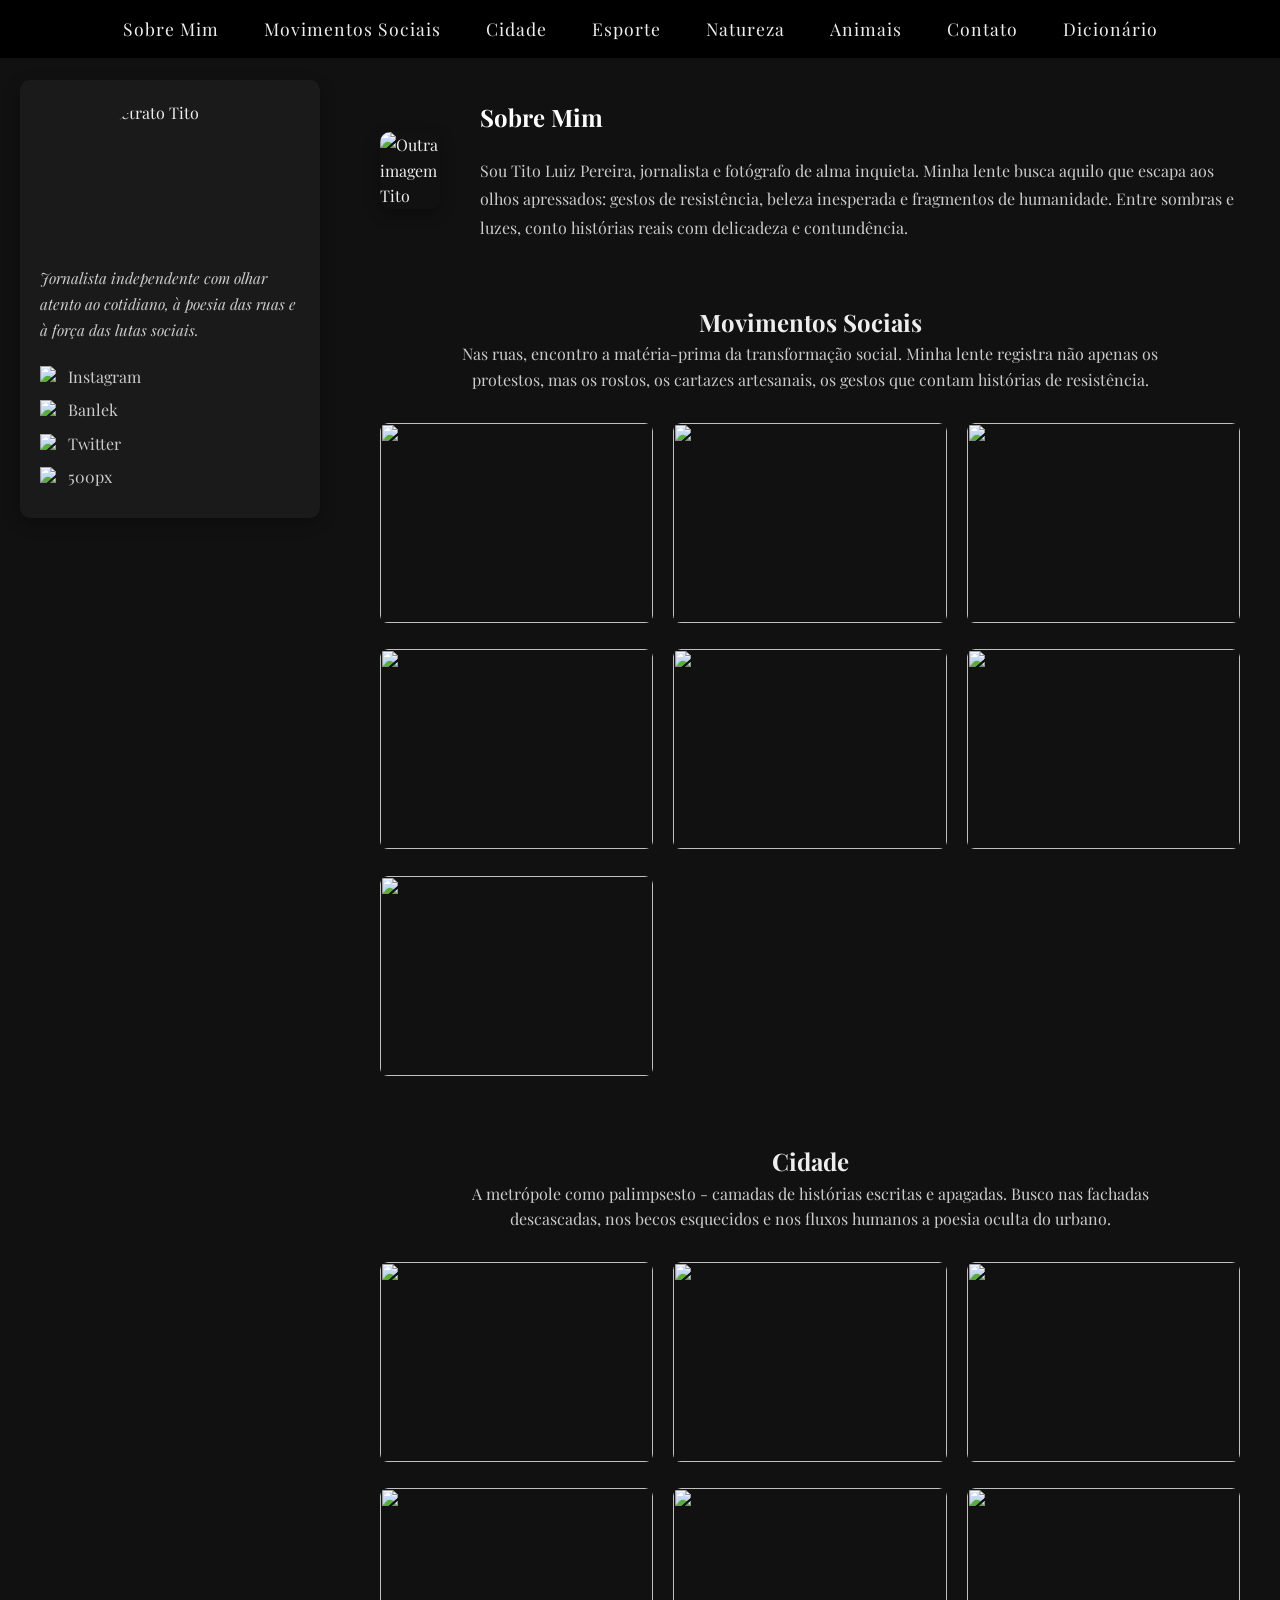
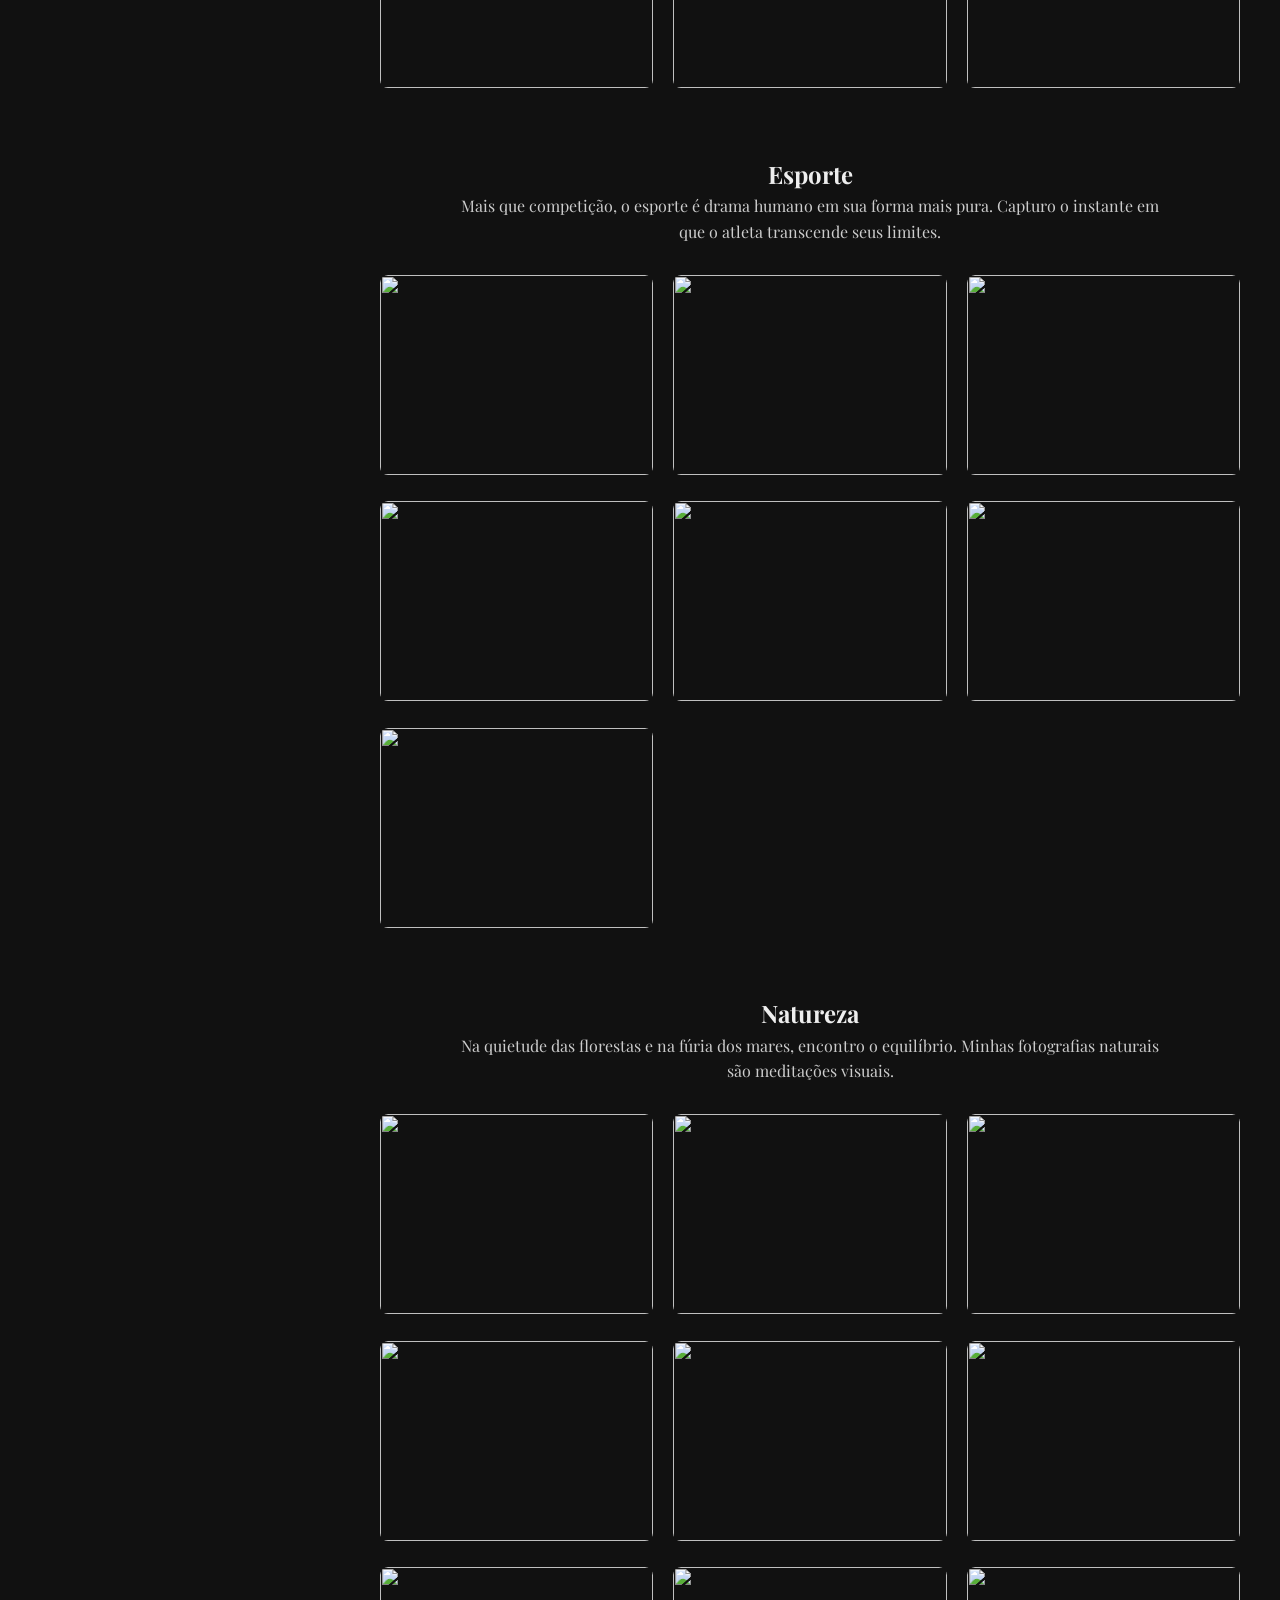
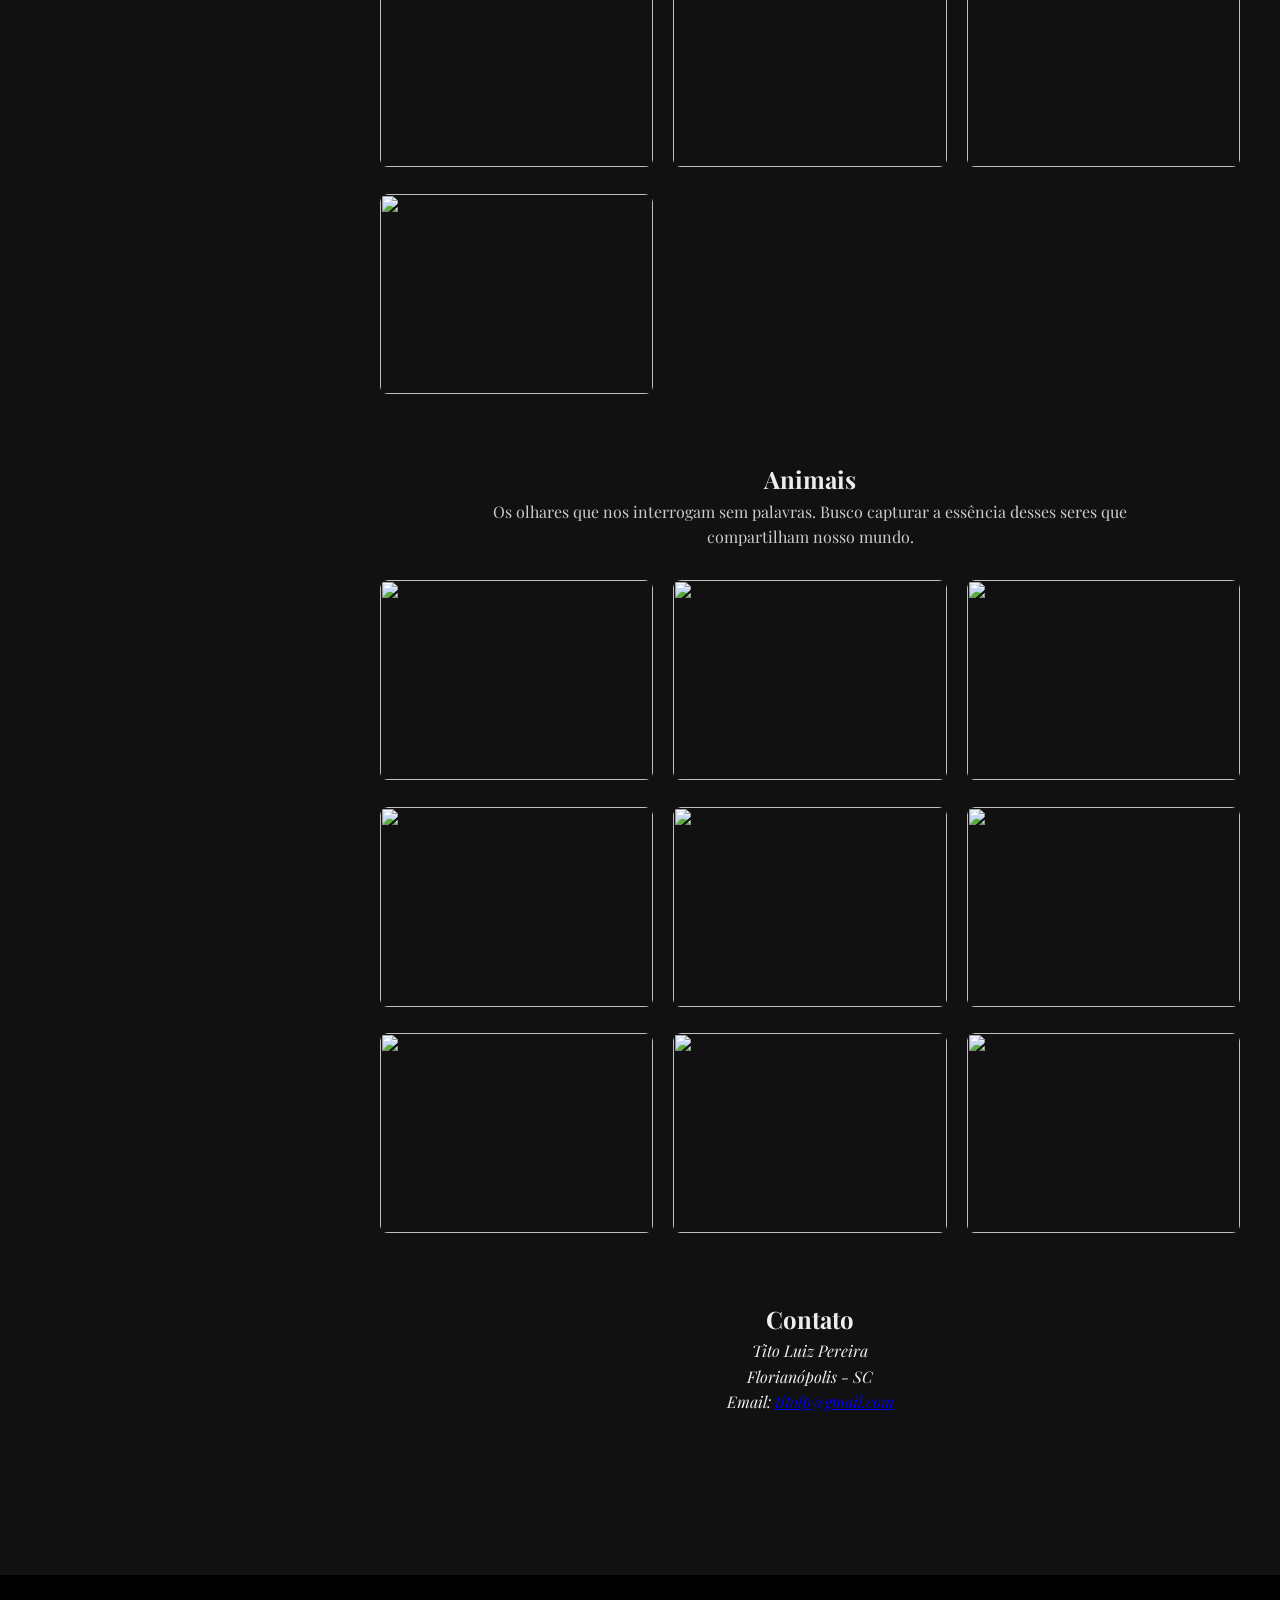
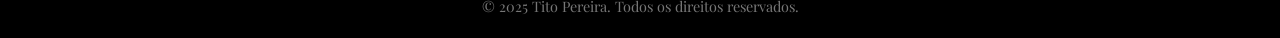
==== index.html @ 0796cb4f "ajustando arquivos" ====
<!DOCTYPE html>
<html lang="pt-br">
<head>
    <meta charset="UTF-8">
    <meta name="viewport" content="width=device-width, initial-scale=1.0">
    <title>Tito Pereira - Fotografia</title>
    <link rel="stylesheet" href="style.css">
    <link rel="icon" href="Imagens/logo-tito.jpg" type="image/jpeg">
    <link href="https://fonts.googleapis.com/css2?family=Playfair+Display:wght@400;700&display=swap" rel="stylesheet">
</head>
<body>
    <div id="lightbox" class="lightbox">
        <span class="close">&times;</span>
        <img class="lightbox-content" id="lightbox-img">
    </div>

    <header>
        <nav>
            <ul>
                <li><a href="#sobre">Sobre Mim</a></li>
                <li><a href="#movimentos">Movimentos Sociais</a></li>
                <li><a href="#cidade">Cidade</a></li>
                <li><a href="#esporte">Esporte</a></li>
                <li><a href="#natureza">Natureza</a></li>
                <li><a href="#animais">Animais</a></li>
                <li><a href="#contato">Contato</a></li>
                <li><a href="/Tito%20-%20Segundo%20Modelo/dicionario.html">Dicionário</a></li>
            </ul>
        </nav>
    </header>

    <aside>
        <img src="Imagens/retrato1.jpg" alt="Retrato Tito" class="portrait">
        <p class="bio">Jornalista independente com olhar atento ao cotidiano, à poesia das ruas e à força das lutas sociais.</p>
        <div class="social-links">
            <p>
                <img src="Imagens/instagram.svg" alt="Instagram" class="icon">
                <a href="https://www.instagram.com/contadotito/" target="_blank">Instagram</a>
            </p>
            <p>
                <img src="Imagens/banlek.svg" alt="Banlek" class="icon">
                <a href="https://banlek.com/titolp" target="_blank">Banlek</a>
            </p>
            <p>
                <img src="Imagens/twitter.svg" alt="Twitter" class="icon">
                <a href="https://x.com/titolp" target="_blank">Twitter</a>
            </p>
            <p>
                <img src="Imagens/500px.svg" alt="500px" class="icon">
                <a href="https://500px.com/p/contadotito?view=photos" target="_blank">500px</a>
            </p>
        </div>
    </aside>
    

    <main>
        <section id="sobre" class="sobre-section">
            <img src="Imagens/retrato2.jpg" alt="Outra imagem Tito">
            <div>
                <h2>Sobre Mim</h2>
                <p>Sou Tito Luiz Pereira, jornalista e fotógrafo de alma inquieta. Minha lente busca aquilo que escapa aos olhos apressados: gestos de resistência, beleza inesperada e fragmentos de humanidade. Entre sombras e luzes, conto histórias reais com delicadeza e contundência.</p>
            </div>
        </section>

<section id="movimentos" class="centered-section">
    <h2>Movimentos Sociais</h2>
    <p>Nas ruas, encontro a matéria-prima da transformação social. Minha lente registra não apenas os protestos, mas os rostos, os cartazes artesanais, os gestos que contam histórias de resistência.</p>
    <div class="galeria">
        <a href="Imagens/ms1.jpg">
            <img src="Imagens/ms1.jpg" alt="">
        </a>
        <a href="Imagens/ms2.jpg">
            <img src="Imagens/ms2.jpg" alt="">
        </a>
        <a href="Imagens/ms3.jpg">
            <img src="Imagens/ms3.jpg" alt="">
        </a>
        <a href="Imagens/ms4.jpg">
            <img src="Imagens/ms4.jpg" alt="">
        </a>
        <a href="Imagens/ms5.jpg">
            <img src="Imagens/ms5.jpg" alt="">
        </a>
        <a href="Imagens/ms6.jpg">
            <img src="Imagens/ms6.jpg" alt="">
        </a>                
        <a href="Imagens/ms7.jpg">
            <img src="Imagens/ms7.jpg" alt="">
        </a>
    </div>
</section>

<section id="cidade" class="centered-section">
    <h2>Cidade</h2>
    <p>A metrópole como palimpsesto - camadas de histórias escritas e apagadas. Busco nas fachadas descascadas, nos becos esquecidos e nos fluxos humanos a poesia oculta do urbano.</p>
    <div class="galeria">
        <a href="Imagens/cd1.jpg">
            <img src="Imagens/cd1.jpg" alt="">
        </a>
        <a href="Imagens/cd2.jpg">
            <img src="Imagens/cd2.jpg" alt="">
        </a>
        <a href="Imagens/cd3.jpg">
            <img src="Imagens/cd3.jpg" alt="">
        </a>
        <a href="Imagens/cd4.jpg">
            <img src="Imagens/cd4.jpg" alt="">
        </a>
        <a href="Imagens/cd5.jpg">
            <img src="Imagens/cd5.jpg" alt="">
        </a>
        <a href="Imagens/cd6.jpg">
            <img src="Imagens/cd6.jpg" alt="">
        </a>                
    </div>
</section>


<section id="esporte" class="centered-section">
    <h2>Esporte</h2>
    <p>Mais que competição, o esporte é drama humano em sua forma mais pura. Capturo o instante em que o atleta transcende seus limites.</p>
    <div class="galeria">
        <a href="Imagens/sp1.jpg">
            <img src="Imagens/sp1.jpg" alt="">
        </a>
        <a href="Imagens/sp2.jpg">
            <img src="Imagens/sp2.jpg" alt="">
        </a>
        <a href="Imagens/sp3.jpg">
            <img src="Imagens/sp3.jpg" alt="">
        </a>
        <a href="Imagens/sp4.jpg">
            <img src="Imagens/sp4.jpg" alt="">
        </a>
        <a href="Imagens/sp5.jpg">
            <img src="Imagens/sp5.jpg" alt="">
        </a>
        <a href="Imagens/sp6.jpg">
            <img src="Imagens/sp6.jpg" alt="">
        </a>                
        <a href="Imagens/sp7.jpg">
            <img src="Imagens/sp7.jpg" alt="">
        </a>
    </div>
</section>

<section id="natureza" class="centered-section">
    <h2>Natureza</h2>
    <p>Na quietude das florestas e na fúria dos mares, encontro o equilíbrio. Minhas fotografias naturais são meditações visuais.</p>
    <div class="galeria">
        <a href="Imagens/nt1.jpg">
            <img src="Imagens/nt1.jpg" alt="">
        </a>
        <a href="Imagens/nt2.jpg">
            <img src="Imagens/nt2.jpg" alt="">
        </a>
        <a href="Imagens/nt3.jpg">
            <img src="Imagens/nt3.jpg" alt="">
        </a>
        <a href="Imagens/nt4.jpg">
            <img src="Imagens/nt4.jpg" alt="">
        </a>
        <a href="Imagens/nt5.jpg">
            <img src="Imagens/nt5.jpg" alt="">
        </a>
        <a href="Imagens/nt6.jpg">
            <img src="Imagens/nt6.jpg" alt="">
        </a>                
        <a href="Imagens/nt7.jpg">
            <img src="Imagens/nt7.jpg" alt="">
        </a>
        <a href="Imagens/nt8.jpg">
            <img src="Imagens/nt8.jpg" alt="">
        </a>
        <a href="Imagens/nt9.jpg">
            <img src="Imagens/nt9.jpg" alt="">
        </a>                
        <a href="Imagens/nt10.jpg">
            <img src="Imagens/nt10.jpg" alt="">
        </a>
    </div>
</section>

<section id="animais" class="centered-section">
    <h2>Animais</h2>
    <p>Os olhares que nos interrogam sem palavras. Busco capturar a essência desses seres que compartilham nosso mundo.</p>
    <div class="galeria">
        <a href="Imagens/an1.jpg">
            <img src="Imagens/an1.jpg" alt="">
        </a>
        <a href="Imagens/an2.jpg">
            <img src="Imagens/an2.jpg" alt="">
        </a>
        <a href="Imagens/an3.jpg">
            <img src="Imagens/an3.jpg" alt="">
        </a>
        <a href="Imagens/an4.jpg">
            <img src="Imagens/an4.jpg" alt="">
        </a>
        <a href="Imagens/an5.jpg">
            <img src="Imagens/an5.jpg" alt="">
        </a>
        <a href="Imagens/an6.jpg">
            <img src="Imagens/an6.jpg" alt="">
        </a>                
        <a href="Imagens/an7.jpg">
            <img src="Imagens/an7.jpg" alt="">
        </a>
        <a href="Imagens/an8.jpg">
            <img src="Imagens/an8.jpg" alt="">
        </a>
        <a href="Imagens/an9.jpg">
            <img src="Imagens/an9.jpg" alt="">
        </a>                
    </div>
</section>

        <section id="contato" class="centered-section">
            <h2>Contato</h2>
            <address>
                Tito Luiz Pereira<br>
                Florianópolis - SC<br>
                Email: <a href="mailto:titolp@gmail.com">titolp@gmail.com</a>
            </address>
        </section>
    </main>

    <footer>
        <p>&copy; 2025 Tito Pereira. Todos os direitos reservados.</p>
    </footer>

    <script>
        const lightbox = document.getElementById('lightbox');
        const lightboxImg = document.getElementById('lightbox-img');
        const closeBtn = document.querySelector('.close');

        document.querySelectorAll('.galeria a').forEach(link => {
            link.addEventListener('click', e => {
                e.preventDefault();
                lightboxImg.src = link.href;
                lightbox.style.display = 'block';
            });
        });

        closeBtn.onclick = () => {
            lightbox.style.display = 'none';
        };

        lightbox.onclick = e => {
            if (e.target === lightbox) {
                lightbox.style.display = 'none';
            }
        };
    </script>
</body>
</html>
---- style.css ----
* {
    margin: 0;
    padding: 0;
    box-sizing: border-box;
}

body {
    font-family: 'Playfair Display', sans-serif;
    background-color: #111;
    color: #eee;
    line-height: 1.6;
}

h1, h2, h3 {
    font-family: 'Playfair Display', serif;
    font-weight: 700;
}

header {
    background: #000;
    padding: 15px 0;
    position: sticky;
    top: 0;
    z-index: 1000;
}

nav ul {
    display: flex;
    justify-content: center;
    flex-wrap: wrap;
    gap: 15px;
    list-style: none;
}

nav a {
    color: #eee;
    text-decoration: none;
    padding: 10px 15px;
    transition: 0.3s;
    font-size: 1.1rem;
    letter-spacing: 1px;
}

nav a:hover {
    background-color: #333;
    border-radius: 5px;
}

aside {
    position: absolute;
    top: 80px;
    left: 20px;
    background-color: #1a1a1a;
    padding: 20px;
    border-radius: 10px;
    width: 300px;
    box-shadow: 0 5px 15px rgba(0,0,0,0.3);
}

aside .portrait {
    width: 150px;
    height: 150px;
    object-fit: cover;
    border-radius: 50%;
    display: block;
    margin: 0 auto 1rem;
  }

aside .bio {
    font-size: 0.95em;
    margin-bottom: 20px;
    line-height: 1.7;
    color: #ccc;
    font-style: italic;
}

.social-links p {
    display: flex;
    align-items: center;
    gap: 0.5rem;
    margin: 0.5rem 0;
  }
  
.social-links .icon {
    width: 20px;
    height: 20px;
  }
  

.social-item {
    display: flex;
    align-items: center;
    gap: 10px;
}

.social-icon {
    display: inline-block;
    width: 24px;
    height: 24px;
}

.social-icon img {
    width: 100%;
    height: auto;
}

.social-links a {
    color: #ccc;
    text-decoration: none;
    transition: 0.3s;
}

.social-links a:hover {
    color: #fff;
    text-decoration: none;
}


main {
    margin-left: 340px;
    padding: 40px;
}

section {
    margin-bottom: 60px;
}

.centered-section {
    text-align: center;
    max-width: 900px;
    margin: 0 auto 60px;
}

.centered-section p {
    max-width: 700px;
    margin: 0 auto 30px;
    color: #ccc;
}

.sobre-section {
    display: flex;
    gap: 40px;
    align-items: center;
    margin-bottom: 60px;
}

.sobre-section img {
    max-width: 300px;
    border-radius: 10px;
    box-shadow: 0 5px 15px rgba(0,0,0,0.3);
}

.sobre-section h2 {
    margin-bottom: 20px;
    color: #fff;
}

.sobre-section p {
    color: #ccc;
    line-height: 1.8;
}


.galeria {
    display: grid;
    grid-template-columns: repeat(auto-fit, minmax(250px, 1fr));
    gap: 20px;
    margin-top: 30px;
}

.galeria a {
    display: block;
    overflow: hidden;
    border-radius: 8px;
    transition: transform 0.3s ease, box-shadow 0.3s ease;
}

.galeria img {
    width: 100%;
    height: 200px;
    object-fit: cover;
    border-radius: 8px;
    transition: transform 0.5s ease;
}

.galeria a:hover {
    transform: translateY(-5px);
    box-shadow: 0 10px 20px rgba(0,0,0,0.3);
}

.galeria a:hover img {
    transform: scale(1.05);
}


footer {
    background-color: #000;
    color: #777;
    text-align: center;
    padding: 20px;
    font-size: 0.9em;
    margin-top: 60px;
}


.lightbox {
    display: none;
    position: fixed;
    z-index: 9999;
    left: 0;
    top: 0;
    width: 100%;
    height: 100%;
    overflow: auto;
    background-color: rgba(0,0,0,0.95);
    animation: fadeIn 0.3s;
}

@keyframes fadeIn {
    from {opacity: 0;}
    to {opacity: 1;}
}

.lightbox-content {
    display: block;
    margin: 60px auto;
    max-width: 90%;
    max-height: calc(100vh - 120px);
    border-radius: 8px;
    box-shadow: 0 0 20px rgba(255,255,255,0.2);
    animation: zoomIn 0.3s;
}

@keyframes zoomIn {
    from {transform: scale(0.9);}
    to {transform: scale(1);}
}

.close {
    position: absolute;
    top: 20px;
    right: 35px;
    color: #fff;
    font-size: 40px;
    font-weight: bold;
    cursor: pointer;
    transition: 0.3s;
}

.close:hover {
    color: #f00;
    transform: rotate(90deg);
}


@media (max-width: 1000px) {
    aside {
        position: static;
        width: auto;
        margin: 20px;
        max-width: 500px;
        margin: 20px auto;
    }

    main {
        margin-left: 0;
        padding: 20px;
    }

    .sobre-section {
        flex-direction: column;
        text-align: center;
    }
    
    .galeria {
        grid-template-columns: repeat(auto-fit, minmax(200px, 1fr));
    }
}

@media (max-width: 600px) {
    nav ul {
        gap: 8px;
    }
    
    nav a {
        padding: 8px 10px;
        font-size: 0.9rem;
    }
    
    .galeria {
        grid-template-columns: 1fr 1fr;
        gap: 10px;
    }
    
    .lightbox-content {
        max-width: 95%;
        margin: 40px auto;
    }
}
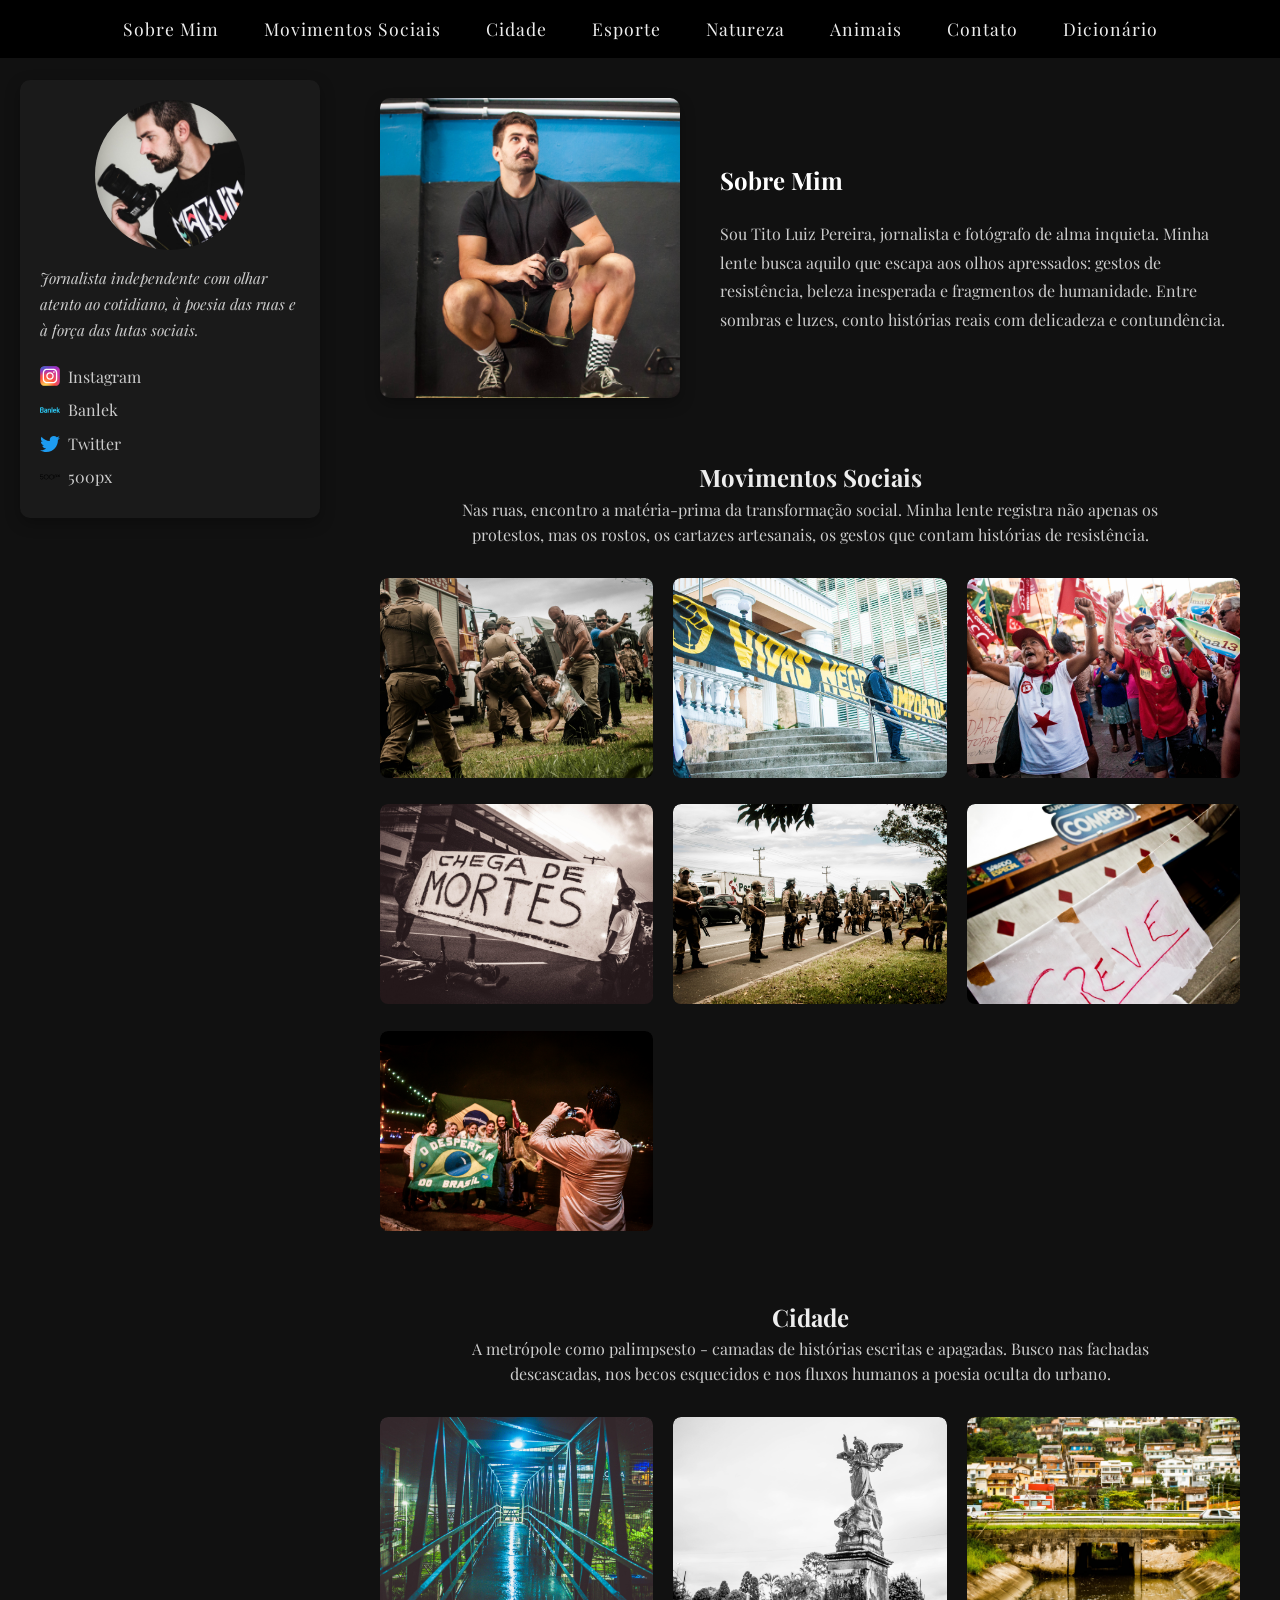
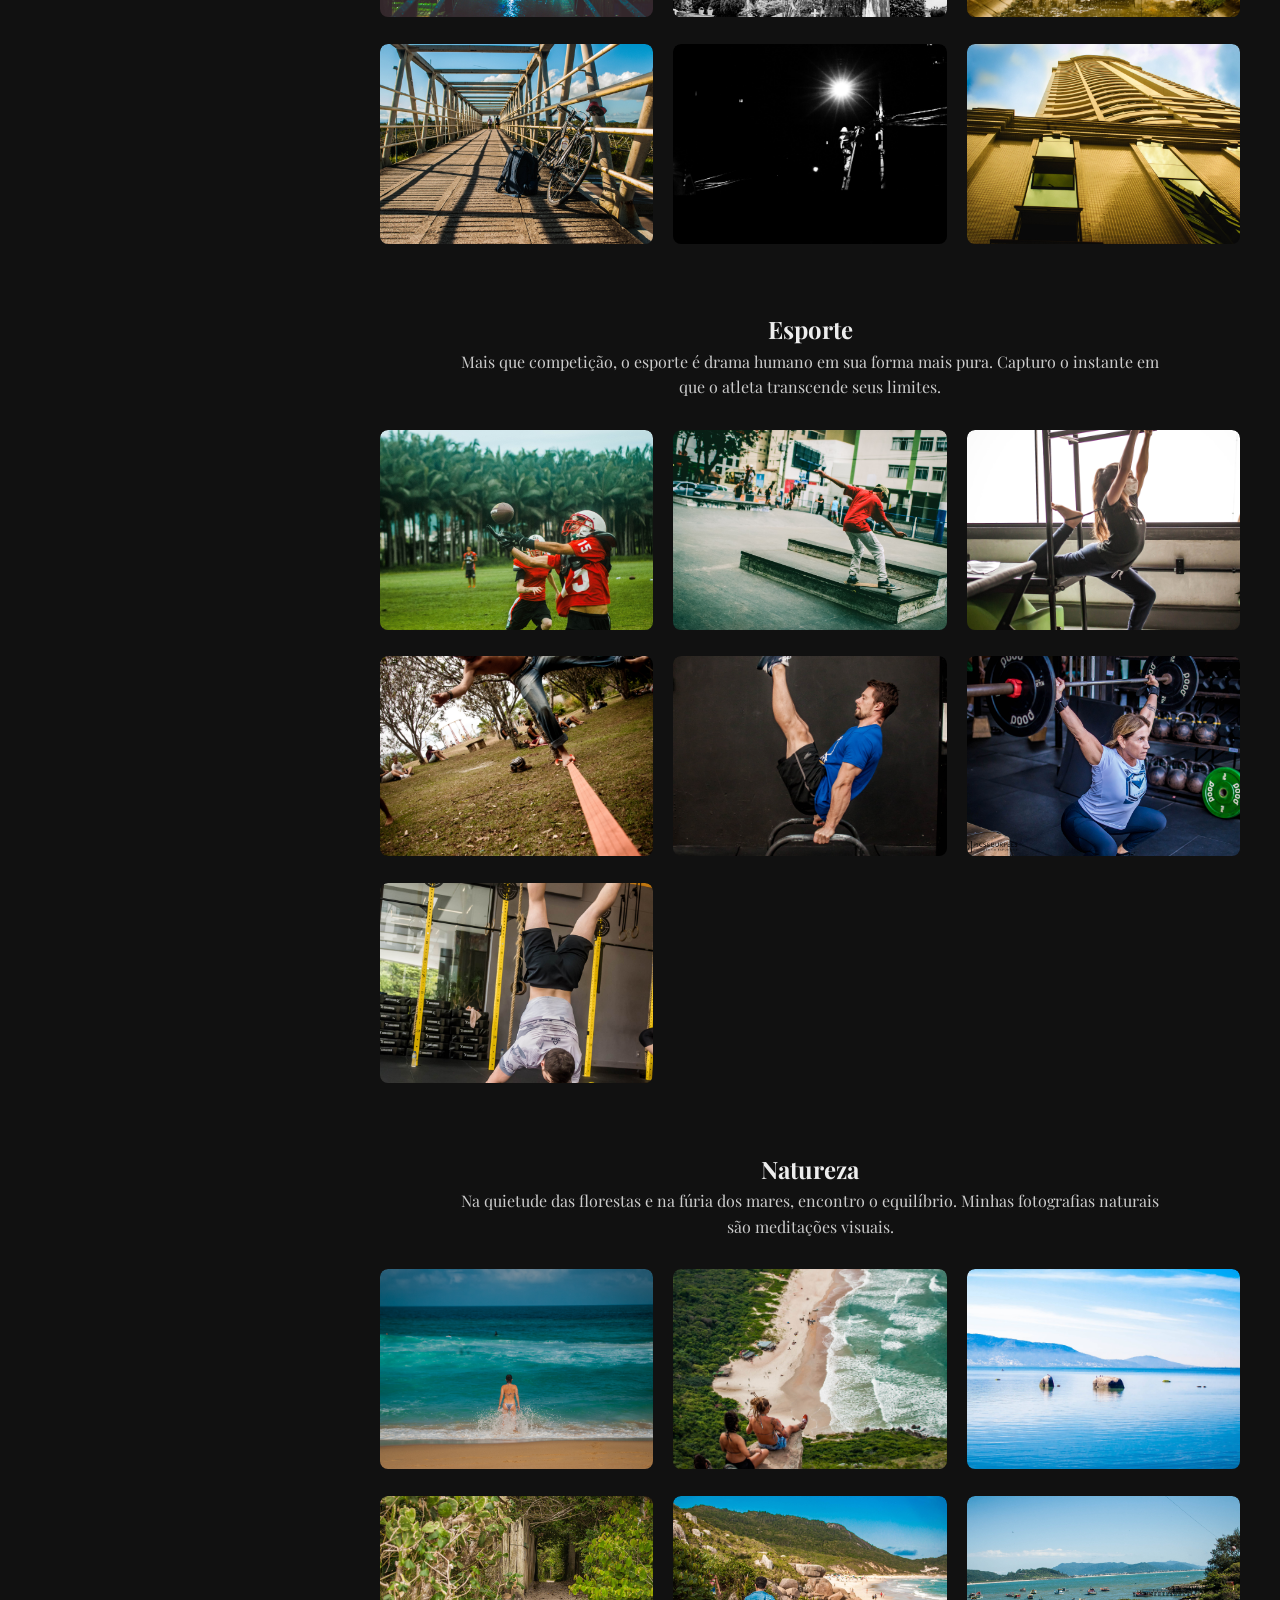
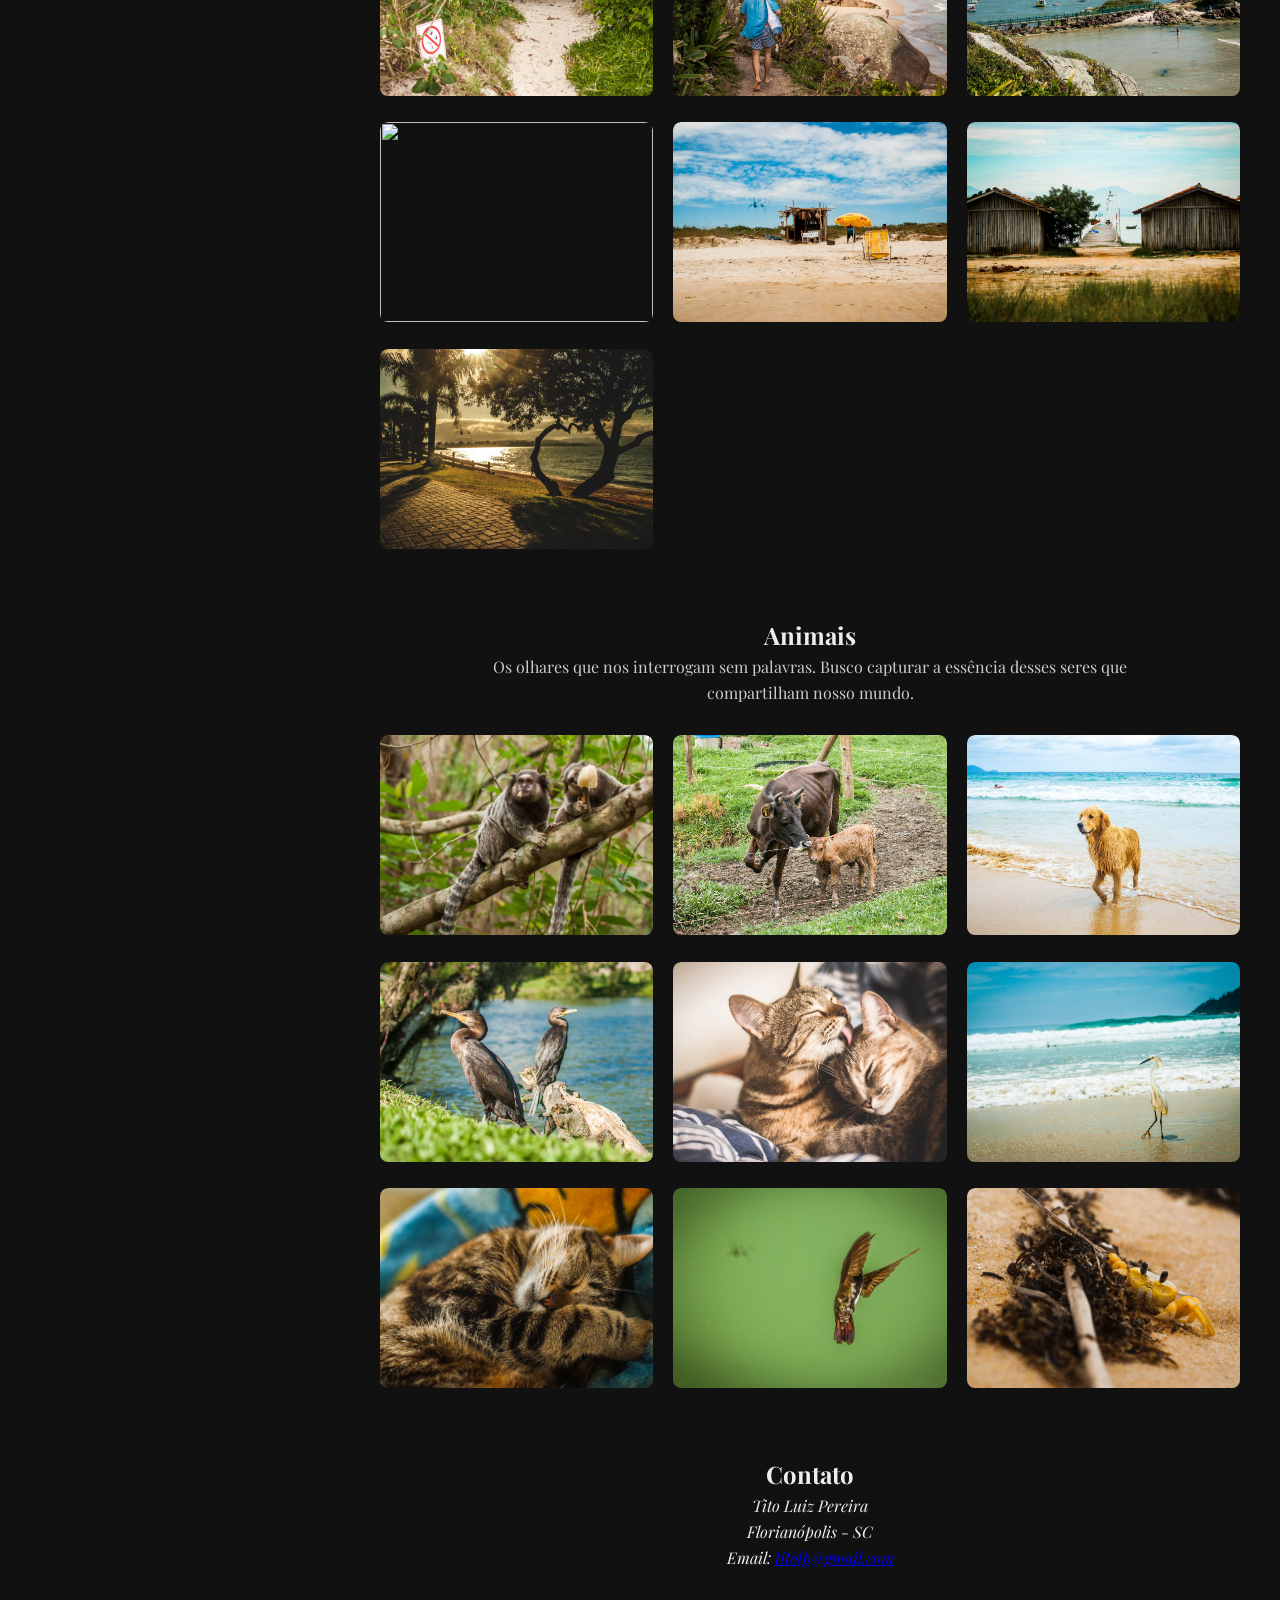
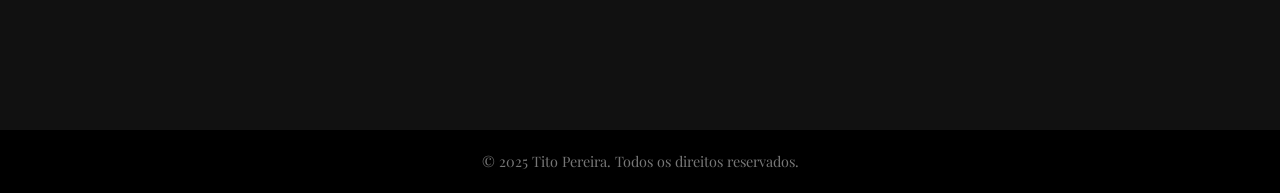
==== commit 26f9da89: "imagens ajustadas" ====
--- a/index.html
+++ b/index.html
@@ -5,7 +5,7 @@
     <meta name="viewport" content="width=device-width, initial-scale=1.0">
     <title>Tito Pereira - Fotografia</title>
     <link rel="stylesheet" href="style.css">
-    <link rel="icon" href="Imagens/logo-tito.jpg" type="image/jpeg">
+    <link rel="icon" href="imagens/logo-tito.jpg" type="image/jpeg">
     <link href="https://fonts.googleapis.com/css2?family=Playfair+Display:wght@400;700&display=swap" rel="stylesheet">
 </head>
 <body>
@@ -24,29 +24,29 @@
                 <li><a href="#natureza">Natureza</a></li>
                 <li><a href="#animais">Animais</a></li>
                 <li><a href="#contato">Contato</a></li>
-                <li><a href="/Tito%20-%20Segundo%20Modelo/dicionario.html">Dicionário</a></li>
+                <li><a href="/dicionario.html">Dicionário</a></li>
             </ul>
         </nav>
     </header>
 
     <aside>
-        <img src="Imagens/retrato1.jpg" alt="Retrato Tito" class="portrait">
+        <img src="imagens/retrato1.jpg" alt="Retrato Tito" class="portrait">
         <p class="bio">Jornalista independente com olhar atento ao cotidiano, à poesia das ruas e à força das lutas sociais.</p>
         <div class="social-links">
             <p>
-                <img src="Imagens/instagram.svg" alt="Instagram" class="icon">
+                <img src="imagens/instagram.svg" alt="Instagram" class="icon">
                 <a href="https://www.instagram.com/contadotito/" target="_blank">Instagram</a>
             </p>
             <p>
-                <img src="Imagens/banlek.svg" alt="Banlek" class="icon">
+                <img src="imagens/banlek.svg" alt="Banlek" class="icon">
                 <a href="https://banlek.com/titolp" target="_blank">Banlek</a>
             </p>
             <p>
-                <img src="Imagens/twitter.svg" alt="Twitter" class="icon">
+                <img src="imagens/twitter.svg" alt="Twitter" class="icon">
                 <a href="https://x.com/titolp" target="_blank">Twitter</a>
             </p>
             <p>
-                <img src="Imagens/500px.svg" alt="500px" class="icon">
+                <img src="imagens/500px.svg" alt="500px" class="icon">
                 <a href="https://500px.com/p/contadotito?view=photos" target="_blank">500px</a>
             </p>
         </div>
@@ -55,7 +55,7 @@
 
     <main>
         <section id="sobre" class="sobre-section">
-            <img src="Imagens/retrato2.jpg" alt="Outra imagem Tito">
+            <img src="imagens/retrato2.jpg" alt="Outra imagem Tito">
             <div>
                 <h2>Sobre Mim</h2>
                 <p>Sou Tito Luiz Pereira, jornalista e fotógrafo de alma inquieta. Minha lente busca aquilo que escapa aos olhos apressados: gestos de resistência, beleza inesperada e fragmentos de humanidade. Entre sombras e luzes, conto histórias reais com delicadeza e contundência.</p>
@@ -66,26 +66,26 @@
     <h2>Movimentos Sociais</h2>
     <p>Nas ruas, encontro a matéria-prima da transformação social. Minha lente registra não apenas os protestos, mas os rostos, os cartazes artesanais, os gestos que contam histórias de resistência.</p>
     <div class="galeria">
-        <a href="Imagens/ms1.jpg">
-            <img src="Imagens/ms1.jpg" alt="">
-        </a>
-        <a href="Imagens/ms2.jpg">
-            <img src="Imagens/ms2.jpg" alt="">
-        </a>
-        <a href="Imagens/ms3.jpg">
-            <img src="Imagens/ms3.jpg" alt="">
-        </a>
-        <a href="Imagens/ms4.jpg">
-            <img src="Imagens/ms4.jpg" alt="">
-        </a>
-        <a href="Imagens/ms5.jpg">
-            <img src="Imagens/ms5.jpg" alt="">
-        </a>
-        <a href="Imagens/ms6.jpg">
-            <img src="Imagens/ms6.jpg" alt="">
-        </a>                
-        <a href="Imagens/ms7.jpg">
-            <img src="Imagens/ms7.jpg" alt="">
+        <a href="imagens/ms1.jpg">
+            <img src="imagens/ms1.jpg" alt="">
+        </a>
+        <a href="imagens/ms2.jpg">
+            <img src="imagens/ms2.jpg" alt="">
+        </a>
+        <a href="imagens/ms3.jpg">
+            <img src="imagens/ms3.jpg" alt="">
+        </a>
+        <a href="imagens/ms4.jpg">
+            <img src="imagens/ms4.jpg" alt="">
+        </a>
+        <a href="imagens/ms5.jpg">
+            <img src="imagens/ms5.jpg" alt="">
+        </a>
+        <a href="imagens/ms6.jpg">
+            <img src="imagens/ms6.jpg" alt="">
+        </a>                
+        <a href="imagens/ms7.jpg">
+            <img src="imagens/ms7.jpg" alt="">
         </a>
     </div>
 </section>
@@ -94,23 +94,23 @@
     <h2>Cidade</h2>
     <p>A metrópole como palimpsesto - camadas de histórias escritas e apagadas. Busco nas fachadas descascadas, nos becos esquecidos e nos fluxos humanos a poesia oculta do urbano.</p>
     <div class="galeria">
-        <a href="Imagens/cd1.jpg">
-            <img src="Imagens/cd1.jpg" alt="">
-        </a>
-        <a href="Imagens/cd2.jpg">
-            <img src="Imagens/cd2.jpg" alt="">
-        </a>
-        <a href="Imagens/cd3.jpg">
-            <img src="Imagens/cd3.jpg" alt="">
-        </a>
-        <a href="Imagens/cd4.jpg">
-            <img src="Imagens/cd4.jpg" alt="">
-        </a>
-        <a href="Imagens/cd5.jpg">
-            <img src="Imagens/cd5.jpg" alt="">
-        </a>
-        <a href="Imagens/cd6.jpg">
-            <img src="Imagens/cd6.jpg" alt="">
+        <a href="imagens/cd1.jpg">
+            <img src="imagens/cd1.jpg" alt="">
+        </a>
+        <a href="imagens/cd2.jpg">
+            <img src="imagens/cd2.jpg" alt="">
+        </a>
+        <a href="imagens/cd3.jpg">
+            <img src="imagens/cd3.jpg" alt="">
+        </a>
+        <a href="imagens/cd4.jpg">
+            <img src="imagens/cd4.jpg" alt="">
+        </a>
+        <a href="imagens/cd5.jpg">
+            <img src="imagens/cd5.jpg" alt="">
+        </a>
+        <a href="imagens/cd6.jpg">
+            <img src="imagens/cd6.jpg" alt="">
         </a>                
     </div>
 </section>
@@ -120,26 +120,26 @@
     <h2>Esporte</h2>
     <p>Mais que competição, o esporte é drama humano em sua forma mais pura. Capturo o instante em que o atleta transcende seus limites.</p>
     <div class="galeria">
-        <a href="Imagens/sp1.jpg">
-            <img src="Imagens/sp1.jpg" alt="">
-        </a>
-        <a href="Imagens/sp2.jpg">
-            <img src="Imagens/sp2.jpg" alt="">
-        </a>
-        <a href="Imagens/sp3.jpg">
-            <img src="Imagens/sp3.jpg" alt="">
-        </a>
-        <a href="Imagens/sp4.jpg">
-            <img src="Imagens/sp4.jpg" alt="">
-        </a>
-        <a href="Imagens/sp5.jpg">
-            <img src="Imagens/sp5.jpg" alt="">
-        </a>
-        <a href="Imagens/sp6.jpg">
-            <img src="Imagens/sp6.jpg" alt="">
-        </a>                
-        <a href="Imagens/sp7.jpg">
-            <img src="Imagens/sp7.jpg" alt="">
+        <a href="imagens/sp1.jpg">
+            <img src="imagens/sp1.jpg" alt="">
+        </a>
+        <a href="imagens/sp2.jpg">
+            <img src="imagens/sp2.jpg" alt="">
+        </a>
+        <a href="imagens/sp3.jpg">
+            <img src="imagens/sp3.jpg" alt="">
+        </a>
+        <a href="imagens/sp4.jpg">
+            <img src="imagens/sp4.jpg" alt="">
+        </a>
+        <a href="imagens/sp5.jpg">
+            <img src="imagens/sp5.jpg" alt="">
+        </a>
+        <a href="imagens/sp6.jpg">
+            <img src="imagens/sp6.jpg" alt="">
+        </a>                
+        <a href="imagens/sp7.jpg">
+            <img src="imagens/sp7.jpg" alt="">
         </a>
     </div>
 </section>
@@ -148,35 +148,35 @@
     <h2>Natureza</h2>
     <p>Na quietude das florestas e na fúria dos mares, encontro o equilíbrio. Minhas fotografias naturais são meditações visuais.</p>
     <div class="galeria">
-        <a href="Imagens/nt1.jpg">
-            <img src="Imagens/nt1.jpg" alt="">
-        </a>
-        <a href="Imagens/nt2.jpg">
-            <img src="Imagens/nt2.jpg" alt="">
-        </a>
-        <a href="Imagens/nt3.jpg">
-            <img src="Imagens/nt3.jpg" alt="">
-        </a>
-        <a href="Imagens/nt4.jpg">
-            <img src="Imagens/nt4.jpg" alt="">
-        </a>
-        <a href="Imagens/nt5.jpg">
-            <img src="Imagens/nt5.jpg" alt="">
-        </a>
-        <a href="Imagens/nt6.jpg">
-            <img src="Imagens/nt6.jpg" alt="">
-        </a>                
-        <a href="Imagens/nt7.jpg">
-            <img src="Imagens/nt7.jpg" alt="">
-        </a>
-        <a href="Imagens/nt8.jpg">
-            <img src="Imagens/nt8.jpg" alt="">
-        </a>
-        <a href="Imagens/nt9.jpg">
-            <img src="Imagens/nt9.jpg" alt="">
-        </a>                
-        <a href="Imagens/nt10.jpg">
-            <img src="Imagens/nt10.jpg" alt="">
+        <a href="imagens/nt1.jpg">
+            <img src="imagens/nt1.jpg" alt="">
+        </a>
+        <a href="imagens/nt2.jpg">
+            <img src="imagens/nt2.jpg" alt="">
+        </a>
+        <a href="imagens/nt3.jpg">
+            <img src="imagens/nt3.jpg" alt="">
+        </a>
+        <a href="imagens/nt4.jpg">
+            <img src="imagens/nt4.jpg" alt="">
+        </a>
+        <a href="imagens/nt5.jpg">
+            <img src="imagens/nt5.jpg" alt="">
+        </a>
+        <a href="imagens/nt6.jpg">
+            <img src="imagens/nt6.jpg" alt="">
+        </a>                
+        <a href="imagens/nt7.jpg">
+            <img src="imagens/nt7.jpg" alt="">
+        </a>
+        <a href="imagens/nt8.jpg">
+            <img src="imagens/nt8.jpg" alt="">
+        </a>
+        <a href="imagens/nt9.jpg">
+            <img src="imagens/nt9.jpg" alt="">
+        </a>                
+        <a href="imagens/nt10.jpg">
+            <img src="imagens/nt10.jpg" alt="">
         </a>
     </div>
 </section>
@@ -185,32 +185,32 @@
     <h2>Animais</h2>
     <p>Os olhares que nos interrogam sem palavras. Busco capturar a essência desses seres que compartilham nosso mundo.</p>
     <div class="galeria">
-        <a href="Imagens/an1.jpg">
-            <img src="Imagens/an1.jpg" alt="">
-        </a>
-        <a href="Imagens/an2.jpg">
-            <img src="Imagens/an2.jpg" alt="">
-        </a>
-        <a href="Imagens/an3.jpg">
-            <img src="Imagens/an3.jpg" alt="">
-        </a>
-        <a href="Imagens/an4.jpg">
-            <img src="Imagens/an4.jpg" alt="">
-        </a>
-        <a href="Imagens/an5.jpg">
-            <img src="Imagens/an5.jpg" alt="">
-        </a>
-        <a href="Imagens/an6.jpg">
-            <img src="Imagens/an6.jpg" alt="">
-        </a>                
-        <a href="Imagens/an7.jpg">
-            <img src="Imagens/an7.jpg" alt="">
-        </a>
-        <a href="Imagens/an8.jpg">
-            <img src="Imagens/an8.jpg" alt="">
-        </a>
-        <a href="Imagens/an9.jpg">
-            <img src="Imagens/an9.jpg" alt="">
+        <a href="imagens/an1.jpg">
+            <img src="imagens/an1.jpg" alt="">
+        </a>
+        <a href="imagens/an2.jpg">
+            <img src="imagens/an2.jpg" alt="">
+        </a>
+        <a href="imagens/an3.jpg">
+            <img src="imagens/an3.jpg" alt="">
+        </a>
+        <a href="imagens/an4.jpg">
+            <img src="imagens/an4.jpg" alt="">
+        </a>
+        <a href="imagens/an5.jpg">
+            <img src="imagens/an5.jpg" alt="">
+        </a>
+        <a href="imagens/an6.jpg">
+            <img src="imagens/an6.jpg" alt="">
+        </a>                
+        <a href="imagens/an7.jpg">
+            <img src="imagens/an7.jpg" alt="">
+        </a>
+        <a href="imagens/an8.jpg">
+            <img src="imagens/an8.jpg" alt="">
+        </a>
+        <a href="imagens/an9.jpg">
+            <img src="imagens/an9.jpg" alt="">
         </a>                
     </div>
 </section>
